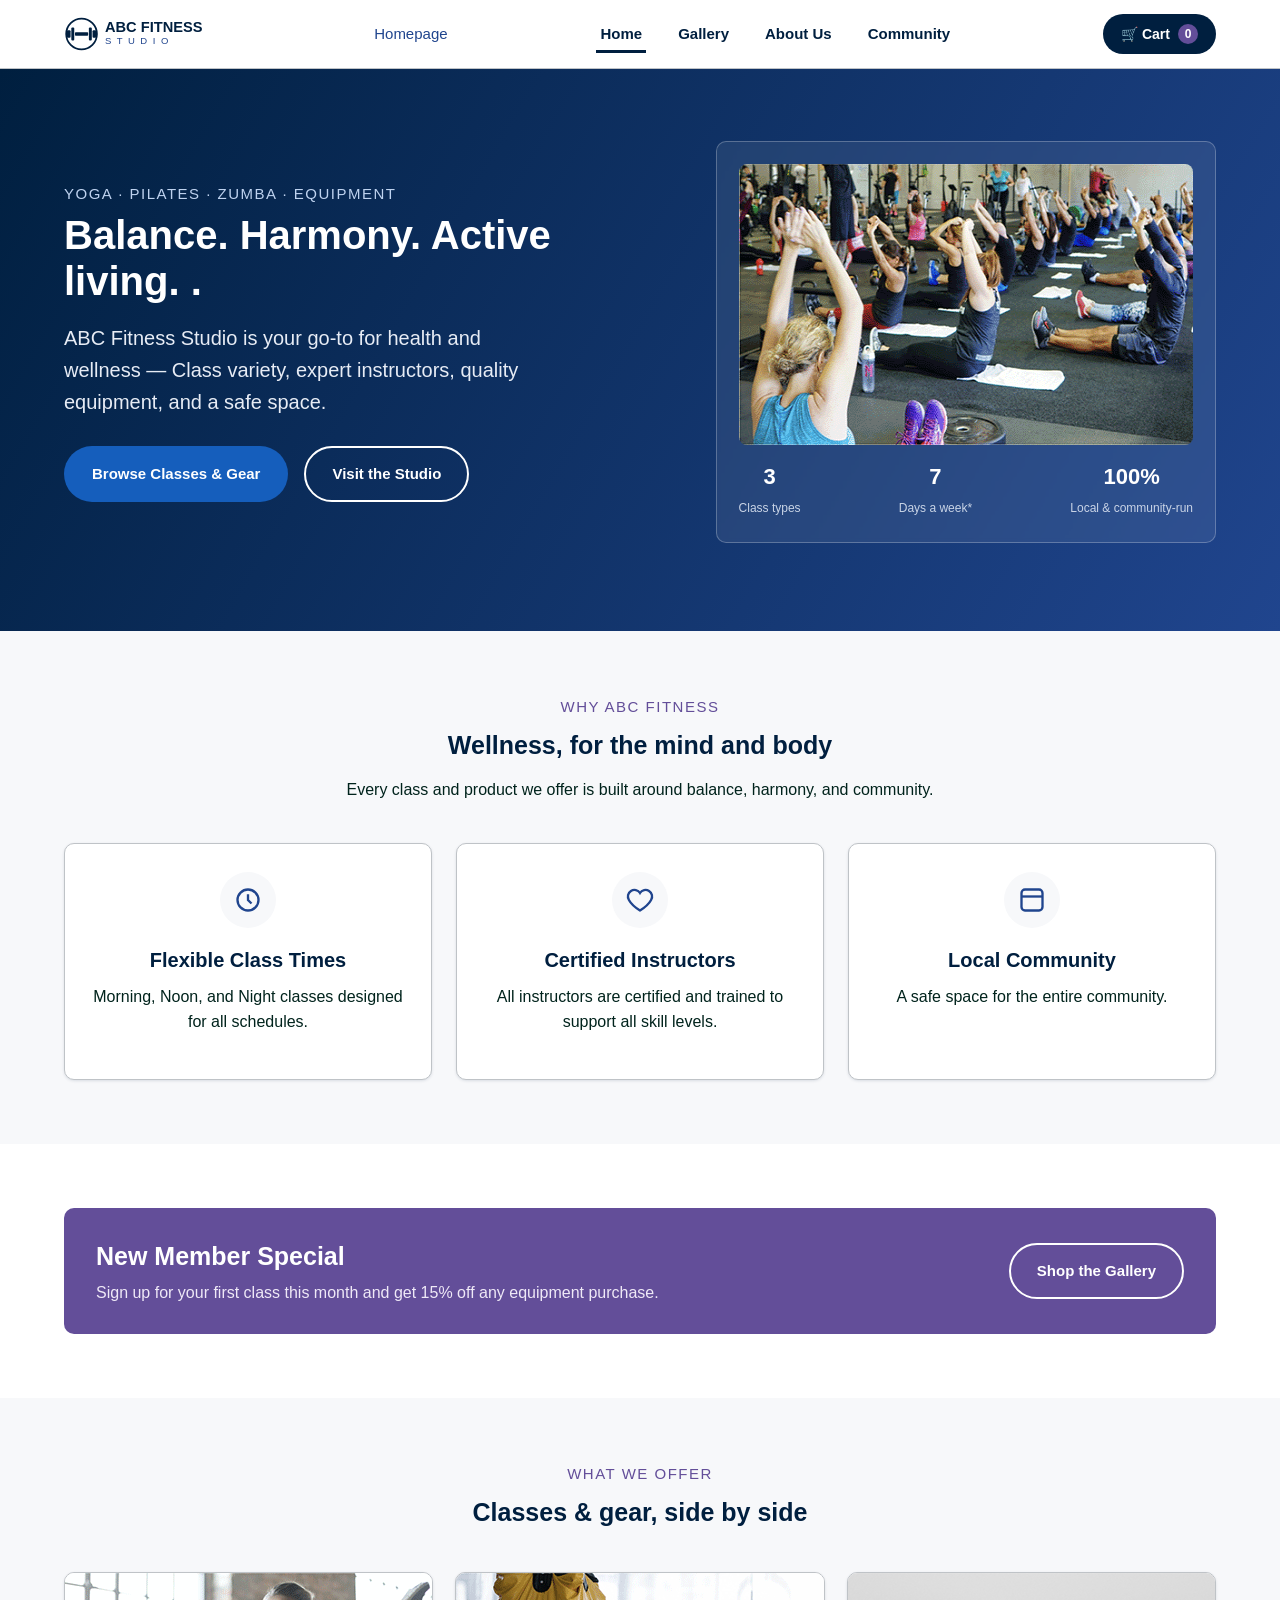
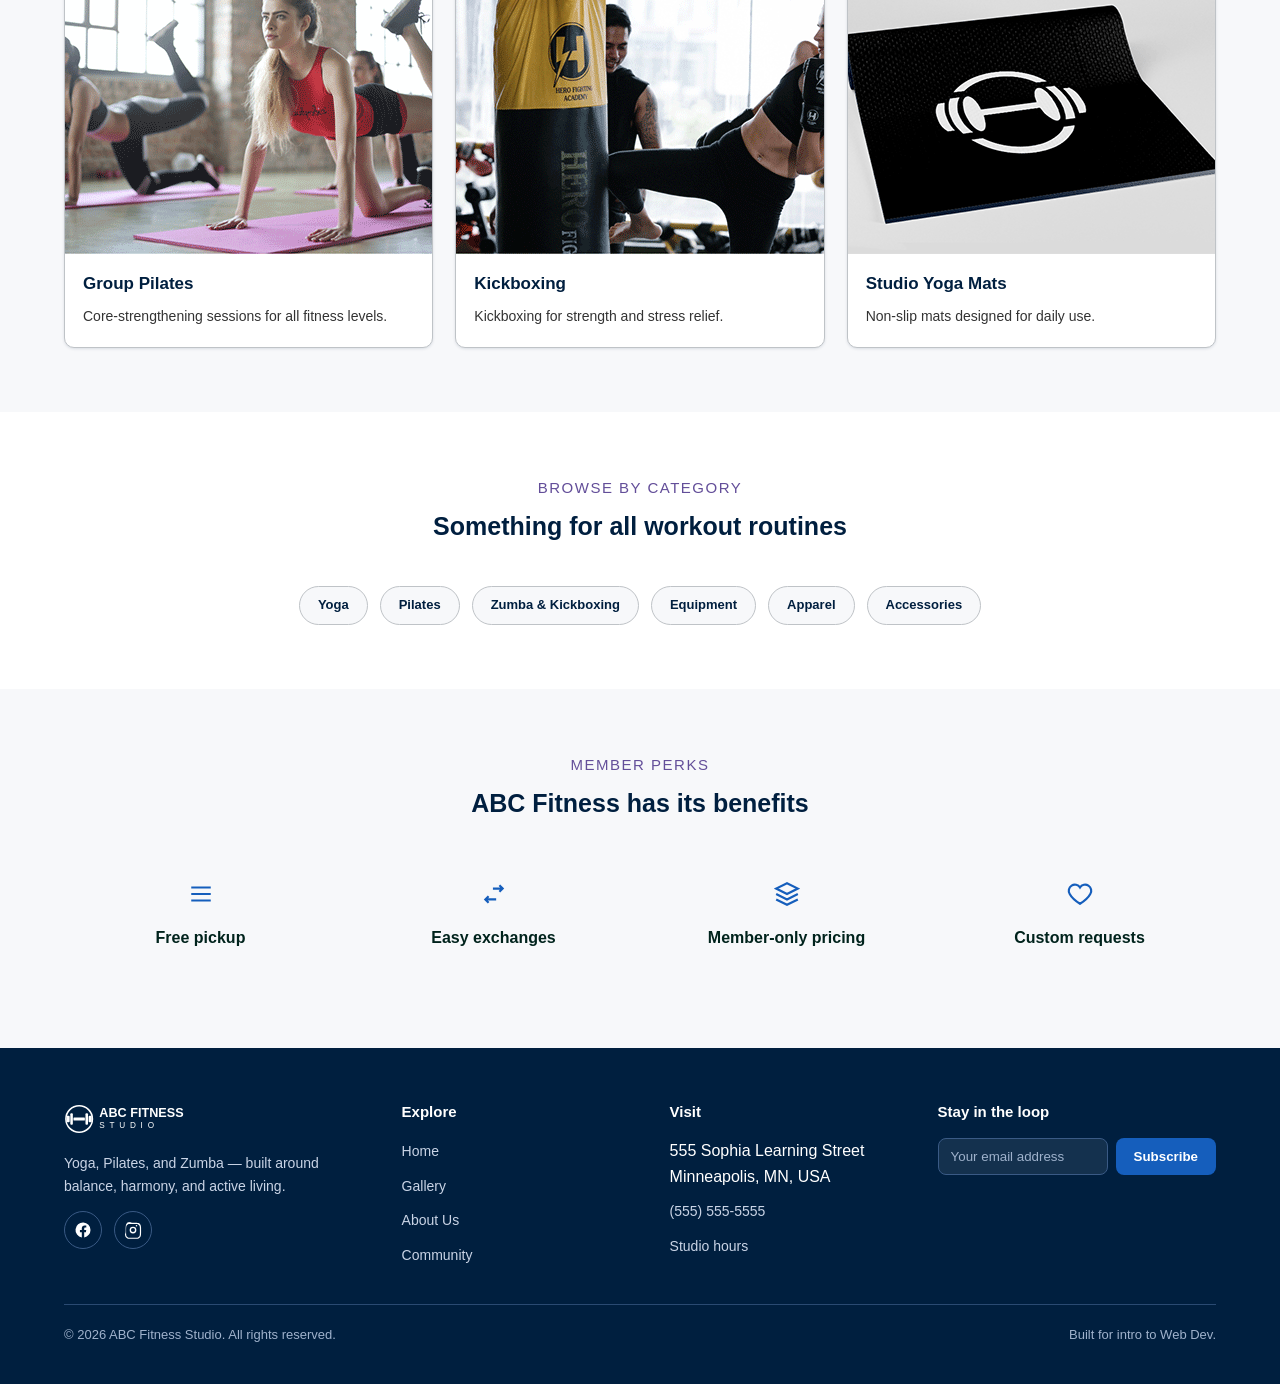
==== index.html @ 94703420 "Move site files to repo root for GitHub Pages" ====
<!DOCTYPE html>
<html lang="en">
<head>
<meta charset="UTF-8">
<meta name="viewport" content="width=device-width, initial-scale=1.0">
<title>ABC Fitness Studio | Local Yoga, Pilates &amp; Zumba Classes</title>
<meta name="description" content="ABC Fitness Studio offers yoga, Pilates, and Zumba classes plus quality fitness equipment in a welcoming local studio focused on balance, harmony, and active living.">
<link rel="stylesheet" href="css/styles.css">
</head>
<body>

<a class="skip-link" href="#main-content">Skip to main content</a>

<!-- ===================== HEADER ===================== -->
<header class="site-header">
  <div class="header-inner">
    <a class="brand" href="index.html" aria-label="ABC Fitness Studio home">
      <img src="images/logo.svg" alt="ABC Fitness Studio logo">
    </a>
    <p class="page-title">Homepage</p>
    <nav class="main-nav" id="mainNav" aria-label="Primary">
      <ul>
        <li><a href="index.html" aria-current="page">Home</a></li>
        <li><a href="gallery.html">Gallery</a></li>
        <li><a href="about.html">About Us</a></li>
        <li><a href="community.html">Community</a></li>
      </ul>
    </nav>
    <div style="display:flex; align-items:center; gap:10px;">
      <button class="header-cart-btn js-open-cart" type="button" aria-label="View shopping cart, 0 items">
        🛒 Cart <span class="cart-count">0</span>
      </button>
      <button class="nav-toggle" id="navToggle" aria-expanded="false" aria-controls="mainNav" aria-label="Toggle navigation menu">
        <span class="nav-toggle-icon"></span>
      </button>
    </div>
  </div>
</header>

<main id="main-content">

  <!-- ===================== HERO ===================== -->
  <section class="hero">
    <div class="container">
      <div>
        <span class="eyebrow" style="color:#BFD3F0;">Yoga · Pilates · Zumba · Equipment</span>
        <h1>Balance. Harmony. Active living. .</h1>
        <p class="lead">ABC Fitness Studio is your go-to for health and wellness — Class variety, expert instructors, quality equipment, and a safe space.</p>
        <div class="hero-actions">
          <a class="btn btn-primary" href="gallery.html">Browse Classes &amp; Gear</a>
          <a class="btn btn-secondary" href="about.html#hours">Visit the Studio</a>
        </div>
      </div>
      <div class="hero-card">
        <img src="images/Client2_GroupYoga.png" alt="Group yoga class in session at ABC Fitness Studio" width="500" height="281">
        <div class="hero-stat-row">
          <div class="hero-stat"><strong>3</strong><span>Class types</span></div>
          <div class="hero-stat"><strong>7</strong><span>Days a week*</span></div>
          <div class="hero-stat"><strong>100%</strong><span>Local &amp; community-run</span></div>
        </div>
      </div>
    </div>
  </section>

  <!-- ===================== CLIENT HIGHLIGHTS ===================== -->
  <section>
    <div class="container">
      <div class="section-head">
        <span class="eyebrow">Why ABC Fitness</span>
        <h2>Wellness, for the mind and body</h2>
        <p>Every class and product we offer is built around balance, harmony, and community.</p>
      </div>
      <div class="highlight-grid">
        <div class="highlight-card">
          <div class="icon" aria-hidden="true">
            <svg width="28" height="28" viewBox="0 0 24 24" fill="none" stroke="currentColor" stroke-width="2"><circle cx="12" cy="12" r="9"/><path d="M12 7v5l3 3"/></svg>
          </div>
          <h3>Flexible Class Times</h3>
          <p>Morning, Noon, and Night classes designed for all schedules.</p>
        </div>
        <div class="highlight-card">
          <div class="icon" aria-hidden="true">
            <svg width="28" height="28" viewBox="0 0 24 24" fill="none" stroke="currentColor" stroke-width="2"><path d="M12 21s-7-4.35-9.5-9A5.5 5.5 0 0 1 12 6a5.5 5.5 0 0 1 9.5 6c-2.5 4.65-9.5 9-9.5 9Z"/></svg>
          </div>
          <h3>Certified Instructors</h3>
          <p>All instructors are certified and trained to support all skill levels.</p>
        </div>
        <div class="highlight-card">
          <div class="icon" aria-hidden="true">
            <svg width="28" height="28" viewBox="0 0 24 24" fill="none" stroke="currentColor" stroke-width="2"><rect x="3" y="3" width="18" height="18" rx="3"/><path d="M3 9h18"/></svg>
          </div>
          <h3>Local Community</h3>
          <p>A safe space for the entire community.</p>
        </div>
      </div>
    </div>
  </section>

  <!-- ===================== SHOPPING PROMO ===================== -->
  <section class="section-alt">
    <div class="container">
      <div class="promo-banner">
        <div>
          <h2>New Member Special</h2>
          <p>Sign up for your first class this month and get 15% off any equipment purchase.</p>
        </div>
        <a class="btn btn-secondary" style="border-color:#fff;" href="gallery.html">Shop the Gallery</a>
      </div>
    </div>
  </section>

  <!-- ===================== PRODUCT / ITEM IMAGES ===================== -->
  <section>
    <div class="container">
      <div class="section-head">
        <span class="eyebrow">What we offer</span>
        <h2>Classes &amp; gear, side by side</h2>
      </div>
      <div class="product-grid">
        <article class="product-card">
          <img src="images/Client2_GroupPilates.png" alt="Group Pilates class at ABC Fitness Studio" width="500" height="281">
          <div class="product-body">
            <h3>Group Pilates</h3>
            <p>Core-strengthening sessions for all fitness levels.</p>
          </div>
        </article>
        <article class="product-card">
          <img src="images/Client2_IndividualKickboxing.png" alt="Individual practicing kickboxing at ABC Fitness Studio" width="500" height="281">
          <div class="product-body">
            <h3>Kickboxing</h3>
            <p>Kickboxing for strength and stress relief.</p>
          </div>
        </article>
        <article class="product-card">
          <img src="images/Client2_YogaMat.png" alt="ABC Fitness Studio branded yoga mat" width="500" height="281">
          <div class="product-body">
            <h3>Studio Yoga Mats</h3>
            <p>Non-slip mats designed for daily use.</p>
          </div>
        </article>
      </div>
    </div>
  </section>

  <!-- ===================== CATEGORIES ===================== -->
  <section class="section-alt">
    <div class="container">
      <div class="section-head">
        <span class="eyebrow">Browse by category</span>
        <h2>Something for all workout routines</h2>
      </div>
      <div class="category-pill-row">
        <span class="category-pill">Yoga</span>
        <span class="category-pill">Pilates</span>
        <span class="category-pill">Zumba &amp; Kickboxing</span>
        <span class="category-pill">Equipment</span>
        <span class="category-pill">Apparel</span>
        <span class="category-pill">Accessories</span>
      </div>
    </div>
  </section>

  <!-- ===================== SHOPPING PERKS ===================== -->
  <section>
    <div class="container">
      <div class="section-head">
        <span class="eyebrow">Member perks</span>
        <h2>ABC Fitness has its benefits</h2>
      </div>
      <div class="perks-row">
        <div class="perk-item">
          <div class="icon" aria-hidden="true">
            <svg width="26" height="26" viewBox="0 0 24 24" fill="none" stroke="currentColor" stroke-width="2"><path d="M3 12h18M3 6h18M3 18h18"/></svg>
          </div>
          <p class="strong-text">Free pickup</p>
        </div>
        <div class="perk-item">
          <div class="icon" aria-hidden="true">
            <svg width="26" height="26" viewBox="0 0 24 24" fill="none" stroke="currentColor" stroke-width="2"><path d="M20 7h-9M14 17H5M17 4l3 3-3 3M7 14l-3 3 3 3"/></svg>
          </div>
          <p class="strong-text">Easy exchanges</p>
        </div>
        <div class="perk-item">
          <div class="icon" aria-hidden="true">
            <svg width="26" height="26" viewBox="0 0 24 24" fill="none" stroke="currentColor" stroke-width="2"><path d="M12 2 2 7l10 5 10-5-10-5Z"/><path d="M2 17l10 5 10-5M2 12l10 5 10-5"/></svg>
          </div>
          <p class="strong-text">Member-only pricing</p>
        </div>
        <div class="perk-item">
          <div class="icon" aria-hidden="true">
            <svg width="26" height="26" viewBox="0 0 24 24" fill="none" stroke="currentColor" stroke-width="2"><path d="M12 21s-7-4.35-9.5-9A5.5 5.5 0 0 1 12 6a5.5 5.5 0 0 1 9.5 6c-2.5 4.65-9.5 9-9.5 9Z"/></svg>
          </div>
          <p class="strong-text">Custom requests</p>
        </div>
      </div>
    </div>
  </section>

</main>

<!-- ===================== FOOTER ===================== -->
<footer class="site-footer">
  <div class="container">
    <div class="footer-grid">
      <div class="footer-about">
        <img src="images/logo.svg" alt="ABC Fitness Studio logo" style="height:38px; filter: brightness(0) invert(1); margin-bottom:14px;">
        <p>Yoga, Pilates, and Zumba — built around balance, harmony, and active living.</p>
        <div class="social-links">
          <a href="https://facebook.com" aria-label="ABC Fitness Studio on Facebook" target="_blank" rel="noopener noreferrer">
            <svg width="18" height="18" viewBox="0 0 24 24" fill="currentColor"><path d="M22 12a10 10 0 1 0-11.6 9.9v-7H7.9V12h2.5V9.8c0-2.5 1.5-3.9 3.8-3.9 1.1 0 2.2.2 2.2.2v2.5h-1.2c-1.2 0-1.6.8-1.6 1.6V12h2.7l-.4 2.9h-2.3v7A10 10 0 0 0 22 12Z"/></svg>
          </a>
          <a href="https://instagram.com" aria-label="ABC Fitness Studio on Instagram" target="_blank" rel="noopener noreferrer">
            <svg width="18" height="18" viewBox="0 0 24 24" fill="currentColor"><path d="M12 2.2c3.2 0 3.6 0 4.8.1 1.2.1 2 .3 2.6.5.7.3 1.2.6 1.7 1.1.5.5.9 1 1.1 1.7.2.6.4 1.4.5 2.6.1 1.2.1 1.6.1 4.8s0 3.6-.1 4.8c-.1 1.2-.3 2-.5 2.6-.3.7-.6 1.2-1.1 1.7-.5.5-1 .9-1.7 1.1-.6.2-1.4.4-2.6.5-1.2.1-1.6.1-4.8.1s-3.6 0-4.8-.1c-1.2-.1-2-.3-2.6-.5-.7-.3-1.2-.6-1.7-1.1-.5-.5-.9-1-1.1-1.7-.2-.6-.4-1.4-.5-2.6C2.2 15.6 2.2 15.2 2.2 12s0-3.6.1-4.8c.1-1.2.3-2 .5-2.6.3-.7.6-1.2 1.1-1.7.5-.5 1-.9 1.7-1.1.6-.2 1.4-.4 2.6-.5C9.4 2.2 9.8 2.2 12 2.2Zm0 1.8c-3.1 0-3.5 0-4.7.1-1 .1-1.6.2-2 .4-.5.2-.8.4-1.2.8-.4.4-.6.7-.8 1.2-.2.4-.3 1-.4 2-.1 1.2-.1 1.6-.1 4.7s0 3.5.1 4.7c.1 1 .2 1.6.4 2 .2.5.4.8.8 1.2.4.4.7.6 1.2.8.4.2 1 .3 2 .4 1.2.1 1.6.1 4.7.1s3.5 0 4.7-.1c1-.1 1.6-.2 2-.4.5-.2.8-.4 1.2-.8.4-.4.6-.7.8-1.2.2-.4.3-1 .4-2 .1-1.2.1-1.6.1-4.7s0-3.5-.1-4.7c-.1-1-.2-1.6-.4-2-.2-.5-.4-.8-.8-1.2-.4-.4-.7-.6-1.2-.8-.4-.2-1-.3-2-.4-1.2-.1-1.6-.1-4.7-.1Zm0 3.5a4.5 4.5 0 1 1 0 9 4.5 4.5 0 0 1 0-9Zm0 1.8a2.7 2.7 0 1 0 0 5.4 2.7 2.7 0 0 0 0-5.4Zm5.7-2.9a1 1 0 1 1-2.1 0 1 1 0 0 1 2.1 0Z"/></svg>
          </a>
        </div>
      </div>
      <div>
        <h4>Explore</h4>
        <ul>
          <li><a href="index.html">Home</a></li>
          <li><a href="gallery.html">Gallery</a></li>
          <li><a href="about.html">About Us</a></li>
          <li><a href="community.html">Community</a></li>
        </ul>
      </div>
      <div>
        <h4>Visit</h4>
        <ul>
          <li>555 Sophia Learning Street<br>Minneapolis, MN, USA</li>
          <li><a href="tel:+15555555555">(555) 555-5555</a></li>
          <li><a href="about.html#hours">Studio hours</a></li>
        </ul>
      </div>
      <div>
        <h4>Stay in the loop</h4>
        <form class="newsletter-form" id="newsletterForm">
          <label for="newsletterEmail" class="visually-hidden">Email address</label>
          <input type="email" id="newsletterEmail" name="newsletterEmail" placeholder="Your email address" required>
          <button type="submit">Subscribe</button>
        </form>
        <p class="newsletter-msg" id="newsletterMsg" role="status" aria-live="polite"></p>
      </div>
    </div>
    <div class="footer-bottom">
      <p>&copy; 2026 ABC Fitness Studio. All rights reserved.</p>
      <p>Built for intro to Web Dev.</p>
    </div>
  </div>
</footer>

<!-- ===================== CART MODAL ===================== -->
<div class="modal-overlay" id="cartModal" hidden role="dialog" aria-modal="true" aria-labelledby="cartModalTitle">
  <div class="modal-box">
    <div class="modal-header">
      <h2 id="cartModalTitle" style="margin:0;">Your Cart</h2>
      <button class="modal-close" id="cartModalClose" aria-label="Close cart">&times;</button>
    </div>
    <p class="cart-empty-msg" id="cartEmptyMsg">Your cart is empty. Visit the Gallery to add items.</p>
    <ul id="cartItemsList"></ul>
    <div class="cart-total-row"><span>Total</span><span id="cartTotalAmount">$0.00</span></div>
    <div class="modal-actions">
      <button class="btn btn-outline-dark" id="clearCartBtn" type="button">Clear Cart</button>
      <button class="btn btn-primary" id="processOrderBtn" type="button">Process Order</button>
    </div>
  </div>
</div>

<!-- ===================== ALERT DIALOG (native <dialog>) ===================== -->
<dialog id="alertDialog" style="border:none; border-radius:10px; padding:0; max-width:360px; width:90%;">
  <div style="padding:24px;">
    <p id="alertDialogMsg" style="margin:0 0 16px; font-weight:700; color:#001F3F;"></p>
    <button id="alertDialogClose" class="btn btn-primary btn-sm" type="button">OK</button>
  </div>
</dialog>

<script src="js/main.js"></script>
</body>
</html>
---- css/styles.css ----
/* =====================================================================
   ABC Fitness Studio — Main Stylesheet
   Palette:  Color Palette 2  (Nourish Navy / Bootcamp Blue / Pilates Purple
             / Box Jump Blue / Wellness Gray)
   Font color: Detritus Green (#00231C) — near-black, high contrast on light backgrounds
   Typography: Typography Option 2 (Arial Bold / Calibri / Comfortaa)
   ===================================================================== */

:root{
  /* ---- Color Palette 2 ---- */
  --nourish-navy:   #001F3F;
  --bootcamp-blue:  #20458E;
  --pilates-purple: #634E99;
  --boxjump-blue:   #155EBC;
  --wellness-gray:  #D3D3D3;

  /* ---- Font color ---- */
  --font-color:     #00231C; /* Detritus Green */
  --font-on-dark:   #FFFFFF;

  /* ---- Neutrals ---- */
  --white:          #FFFFFF;
  --off-white:      #F7F8FA;
  --border-gray:    #BFC3C7;

  /* ---- Typography Option 2 ---- */
  --font-display:   Arial, Helvetica, sans-serif;     /* Title Large / Title — Arial Bold */
  --font-subtitle:  'Comfortaa', Arial, sans-serif;   /* Subtitle — Comfortaa Normal */
  --font-body:      Calibri, 'Segoe UI', Arial, sans-serif; /* Body / Body Large / Body Strong */
  --font-caption:   Arial, Helvetica, sans-serif;      /* Captions — Arial Bold */

  --size-title-large: 30px;
  --size-title:       25px;
  --size-subtitle:    15px;
  --size-body-large:  20px;
  --size-body-strong: 16px;
  --size-body:        16px;
  --size-caption:     11px;

  --radius: 10px;
  --shadow-sm: 0 1px 3px rgba(0,31,63,0.12);
  --shadow-md: 0 4px 14px rgba(0,31,63,0.16);
  --max-width: 1200px;
  --focus-ring: 3px solid var(--boxjump-blue);
}

@import url('https://fonts.googleapis.com/css2?family=Comfortaa:wght@400;700&display=swap');

*{ box-sizing: border-box; }
html{ scroll-behavior: smooth; }

body{
  margin: 0;
  font-family: var(--font-body);
  font-size: var(--size-body);
  line-height: 1.6;
  color: var(--font-color);
  background: var(--off-white);
}

img{ max-width: 100%; display: block; }

a{ color: var(--bootcamp-blue); text-decoration: none; }
a:hover{ text-decoration: underline; }

/* Visible keyboard focus everywhere — accessibility requirement */
a:focus-visible,
button:focus-visible,
input:focus-visible,
textarea:focus-visible,
select:focus-visible,
[tabindex]:focus-visible{
  outline: var(--focus-ring);
  outline-offset: 2px;
}

/* Skip-to-content link for keyboard/screen reader users */
.skip-link{
  position: absolute;
  left: -999px;
  top: 0;
  background: var(--nourish-navy);
  color: var(--white);
  padding: 10px 16px;
  z-index: 1000;
  border-radius: 0 0 8px 0;
}
.skip-link:focus{ left: 0; }

.visually-hidden{
  position: absolute !important;
  width: 1px; height: 1px;
  overflow: hidden;
  clip: rect(0,0,0,0);
  white-space: nowrap;
}

h1,h2,h3,h4{
  font-family: var(--font-display);
  font-weight: 700;
  color: var(--nourish-navy);
  margin: 0 0 .5em 0;
}
h1{ font-size: var(--size-title-large); }
h2{ font-size: var(--size-title); }
h3{ font-size: var(--size-body-large); font-family: var(--font-body); font-weight: 700; }

.eyebrow{
  font-family: var(--font-subtitle);
  font-size: var(--size-subtitle);
  color: var(--pilates-purple);
  text-transform: uppercase;
  letter-spacing: 1.5px;
  display: block;
  margin-bottom: 6px;
}

p{ margin: 0 0 1em 0; }
.lead{ font-size: var(--size-body-large); }
.strong-text{ font-weight: 700; font-size: var(--size-body-strong); }
small, .caption{ font-family: var(--font-caption); font-size: var(--size-caption); color: #4b5258; }

.container{
  max-width: var(--max-width);
  margin: 0 auto;
  padding: 0 24px;
}

/* ===================== HEADER ===================== */
.site-header{
  background: var(--white);
  border-bottom: 1px solid var(--border-gray);
  position: sticky;
  top: 0;
  z-index: 500;
}
.header-inner{
  display: flex;
  align-items: center;
  justify-content: space-between;
  max-width: var(--max-width);
  margin: 0 auto;
  padding: 12px 24px;
  gap: 16px;
}
.brand{ display: flex; align-items: center; gap: 10px; }
.brand img{ height: 44px; width: auto; }
.page-title{
  font-family: var(--font-subtitle);
  font-size: var(--size-subtitle);
  color: var(--bootcamp-blue);
  margin: 0;
  white-space: nowrap;
}

.main-nav{ display: flex; }
.main-nav ul{
  display: flex;
  gap: 28px;
  margin: 0;
  padding: 0;
  list-style: none;
}
.main-nav a{
  color: var(--nourish-navy);
  font-family: var(--font-display);
  font-weight: 700;
  font-size: 15px;
  padding: 8px 4px;
  border-bottom: 3px solid transparent;
}
.main-nav a:hover,
.main-nav a:focus-visible{
  text-decoration: none;
  border-bottom-color: var(--boxjump-blue);
}
.main-nav a[aria-current="page"]{
  border-bottom-color: var(--nourish-navy);
}

.nav-toggle{
  display: none;
  background: none;
  border: 2px solid var(--nourish-navy);
  border-radius: 8px;
  padding: 8px 10px;
  cursor: pointer;
}
.nav-toggle span,
.nav-toggle::before,
.nav-toggle::after{ content:''; }
.nav-toggle-icon{
  display: block;
  width: 22px;
  height: 2px;
  background: var(--nourish-navy);
  position: relative;
}
.nav-toggle-icon::before,
.nav-toggle-icon::after{
  content: '';
  position: absolute;
  left: 0;
  width: 22px;
  height: 2px;
  background: var(--nourish-navy);
}
.nav-toggle-icon::before{ top: -7px; }
.nav-toggle-icon::after{ top: 7px; }

.header-cart-btn{
  background: var(--nourish-navy);
  color: var(--white);
  border: none;
  border-radius: 999px;
  padding: 10px 18px;
  font-family: var(--font-display);
  font-weight: 700;
  font-size: 14px;
  cursor: pointer;
  display: inline-flex;
  align-items: center;
  gap: 8px;
  white-space: nowrap;
}
.header-cart-btn:hover{ background: var(--bootcamp-blue); }
.cart-count{
  background: var(--pilates-purple);
  color: var(--white);
  border-radius: 999px;
  font-size: 12px;
  min-width: 20px;
  height: 20px;
  display: inline-flex;
  align-items: center;
  justify-content: center;
  padding: 0 5px;
}

/* ===================== HERO ===================== */
.hero{
  background: linear-gradient(120deg, var(--nourish-navy) 0%, var(--bootcamp-blue) 100%);
  color: var(--white);
  padding: 72px 0 88px;
}
.hero .container{
  display: grid;
  grid-template-columns: 1.1fr .9fr;
  gap: 40px;
  align-items: center;
}
.hero h1{
  color: var(--white);
  font-size: 40px;
  line-height: 1.15;
  margin-bottom: 18px;
}
.hero p.lead{ color: #E7ECF5; max-width: 480px; }
.hero-actions{ display: flex; gap: 16px; margin-top: 28px; flex-wrap: wrap; }

.btn{
  display: inline-block;
  font-family: var(--font-display);
  font-weight: 700;
  font-size: 15px;
  padding: 14px 26px;
  border-radius: 999px;
  border: 2px solid transparent;
  cursor: pointer;
  text-align: center;
}
.btn-primary{ background: var(--boxjump-blue); color: var(--white); }
.btn-primary:hover{ background: var(--pilates-purple); text-decoration: none; }
.btn-secondary{ background: transparent; color: var(--white); border-color: var(--white); }
.btn-secondary:hover{ background: var(--white); color: var(--nourish-navy); text-decoration: none; }
.btn-outline-dark{ background: transparent; color: var(--nourish-navy); border-color: var(--nourish-navy); }
.btn-outline-dark:hover{ background: var(--nourish-navy); color: var(--white); text-decoration:none; }
.btn-sm{ padding: 9px 16px; font-size: 13px; }
.btn:disabled{ opacity: .55; cursor: not-allowed; }

.hero-card{
  background: rgba(255,255,255,0.08);
  border: 1px solid rgba(255,255,255,0.25);
  border-radius: var(--radius);
  padding: 22px;
  backdrop-filter: blur(2px);
}
.hero-card img{ border-radius: 8px; margin-bottom: 14px; }
.hero-stat-row{ display: flex; justify-content: space-between; gap: 12px; margin-top: 10px; }
.hero-stat{ text-align: center; }
.hero-stat strong{ display: block; font-size: 22px; font-family: var(--font-display); }
.hero-stat span{ font-size: 12px; color: #C9D4E6; }

/* ===================== SECTIONS ===================== */
section{ padding: 64px 0; }
.section-alt{ background: var(--white); }
.section-head{ max-width: 640px; margin: 0 auto 40px; text-align: center; }
.section-head.left{ margin: 0 0 36px; text-align: left; }

/* Client highlights / perks grid */
.highlight-grid{
  display: grid;
  grid-template-columns: repeat(3, 1fr);
  gap: 24px;
}
.highlight-card{
  background: var(--white);
  border: 1px solid var(--border-gray);
  border-radius: var(--radius);
  padding: 28px 24px;
  text-align: center;
  box-shadow: var(--shadow-sm);
}
.highlight-card .icon{
  width: 56px; height: 56px;
  margin: 0 auto 16px;
  background: var(--off-white);
  border-radius: 50%;
  display: flex; align-items: center; justify-content: center;
  color: var(--bootcamp-blue);
}
.highlight-card h3{ margin-bottom: 8px; }

/* Promo banner */
.promo-banner{
  background: var(--pilates-purple);
  color: var(--white);
  border-radius: var(--radius);
  padding: 28px 32px;
  display: flex;
  align-items: center;
  justify-content: space-between;
  gap: 20px;
  flex-wrap: wrap;
}
.promo-banner h2{ color: var(--white); margin-bottom: 4px; }
.promo-banner p{ margin: 0; color: #EFE9F7; }

/* Product / category grid */
.product-grid{
  display: grid;
  grid-template-columns: repeat(3, 1fr);
  gap: 22px;
}
.product-card{
  background: var(--white);
  border: 1px solid var(--border-gray);
  border-radius: var(--radius);
  overflow: hidden;
  box-shadow: var(--shadow-sm);
  display: flex;
  flex-direction: column;
}
.product-card img{ aspect-ratio: 16/9; object-fit: cover; width: 100%; }
.product-card .product-body{ padding: 16px 18px 20px; display: flex; flex-direction: column; gap: 8px; flex: 1; }
.product-card h3{ margin: 0; font-size: 17px; }
.product-card p{ font-size: 14px; color: #333; margin: 0; flex: 1; }

.category-pill-row{ display:flex; gap:12px; flex-wrap:wrap; justify-content:center; margin-top: 8px; }
.category-pill{
  background: var(--off-white);
  border: 1px solid var(--border-gray);
  border-radius: 999px;
  padding: 8px 18px;
  font-family: var(--font-display);
  font-weight: 700;
  font-size: 13px;
  color: var(--nourish-navy);
}

/* Perks list */
.perks-row{ display: grid; grid-template-columns: repeat(4, 1fr); gap: 20px; }
.perk-item{ text-align: center; padding: 18px 12px; }
.perk-item .icon{ color: var(--boxjump-blue); margin-bottom: 10px; }

/* ===================== GALLERY PAGE ===================== */
.gallery-toolbar{
  display: flex;
  justify-content: space-between;
  align-items: center;
  flex-wrap: wrap;
  gap: 16px;
  margin-bottom: 28px;
}
.view-cart-btn{
  background: var(--nourish-navy);
  color: var(--white);
  border: none;
  border-radius: 999px;
  padding: 12px 22px;
  font-family: var(--font-display);
  font-weight: 700;
  font-size: 14px;
  cursor: pointer;
  display: inline-flex;
  align-items: center;
  gap: 8px;
}
.view-cart-btn:hover{ background: var(--bootcamp-blue); }

.gallery-grid{
  display: grid;
  grid-template-columns: repeat(3, 1fr);
  grid-template-rows: repeat(3, auto);
  gap: 24px;
}
.gallery-card{
  background: var(--white);
  border: 1px solid var(--border-gray);
  border-radius: var(--radius);
  overflow: hidden;
  box-shadow: var(--shadow-sm);
  display: flex;
  flex-direction: column;
}
.gallery-card img{ width: 100%; aspect-ratio: 16/9; object-fit: cover; }
.gallery-card .gallery-body{ padding: 16px 18px; display: flex; flex-direction: column; gap: 10px; flex: 1; }
.gallery-card h3{ margin: 0; font-size: 16px; }
.gallery-card .price{ font-family: var(--font-display); font-weight: 700; color: var(--bootcamp-blue); font-size: 15px; }
.gallery-card p{ font-size: 13.5px; color: #333; margin: 0; flex: 1; }
.add-to-cart-btn{
  margin-top: auto;
  background: var(--boxjump-blue);
  color: var(--white);
  border: none;
  border-radius: 8px;
  padding: 10px 14px;
  font-family: var(--font-display);
  font-weight: 700;
  font-size: 14px;
  cursor: pointer;
}
.add-to-cart-btn:hover{ background: var(--pilates-purple); }

/* Catalog table */
.catalog-table-wrap{ overflow-x: auto; margin-top: 48px; }
table.catalog-table{
  width: 100%;
  border-collapse: collapse;
  background: var(--white);
  border: 1px solid var(--border-gray);
  border-radius: var(--radius);
  min-width: 640px;
}
table.catalog-table caption{
  text-align: left;
  font-family: var(--font-display);
  font-weight: 700;
  color: var(--nourish-navy);
  font-size: 18px;
  padding: 4px 0 14px;
}
table.catalog-table th,
table.catalog-table td{
  text-align: left;
  padding: 12px 16px;
  border-bottom: 1px solid var(--border-gray);
  font-size: 14.5px;
}
table.catalog-table thead th{
  background: var(--nourish-navy);
  color: var(--white);
  font-family: var(--font-display);
  position: sticky;
  top: 0;
}
table.catalog-table tbody tr:nth-child(even){ background: var(--off-white); }
table.catalog-table tbody tr:hover{ background: #EAF1FB; }

/* ===================== MODAL (Cart) ===================== */
.modal-overlay{
  position: fixed;
  inset: 0;
  background: rgba(0,31,63,0.55);
  display: flex;
  align-items: center;
  justify-content: center;
  padding: 20px;
  z-index: 900;
}
.modal-overlay[hidden]{ display: none; }
.modal-box{
  background: var(--white);
  border-radius: var(--radius);
  max-width: 520px;
  width: 100%;
  max-height: 85vh;
  overflow-y: auto;
  padding: 28px;
  box-shadow: var(--shadow-md);
}
.modal-header{ display: flex; justify-content: space-between; align-items: center; margin-bottom: 18px; }
.modal-close{
  background: none;
  border: none;
  font-size: 22px;
  line-height: 1;
  cursor: pointer;
  color: var(--nourish-navy);
  padding: 4px 8px;
  border-radius: 6px;
}
.modal-close:hover{ background: var(--off-white); }

#cartItemsList{ list-style: none; margin: 0 0 18px; padding: 0; display: flex; flex-direction: column; gap: 10px; }
.cart-line-item{
  display: flex;
  justify-content: space-between;
  align-items: center;
  border: 1px solid var(--border-gray);
  border-radius: 8px;
  padding: 10px 14px;
}
.cart-line-item .cli-name{ font-weight: 700; font-size: 14px; }
.cart-line-item .cli-price{ color: var(--bootcamp-blue); font-size: 14px; }
.cart-empty-msg{ color: #555; font-style: italic; }
.cart-total-row{
  display: flex;
  justify-content: space-between;
  font-family: var(--font-display);
  font-weight: 700;
  font-size: 16px;
  border-top: 2px solid var(--nourish-navy);
  padding-top: 12px;
  margin-bottom: 18px;
}
.modal-actions{ display: flex; gap: 12px; flex-wrap: wrap; }
.modal-actions .btn{ flex: 1; }

/* ===================== ABOUT US PAGE ===================== */
.about-grid{
  display: grid;
  grid-template-columns: 1fr 1fr;
  gap: 48px;
  align-items: start;
}
.hours-table{ width: 100%; border-collapse: collapse; margin-top: 14px; }
.hours-table th, .hours-table td{
  text-align: left;
  padding: 8px 10px;
  border-bottom: 1px solid var(--border-gray);
  font-size: 14.5px;
}
.hours-table th{ font-family: var(--font-display); color: var(--nourish-navy); width: 60%; }
.hours-table td.closed{ color: var(--bootcamp-blue); font-weight: 700; }

.value-list{ list-style: none; margin: 18px 0; padding: 0; display: grid; gap: 10px; }
.value-list li{
  padding-left: 30px;
  position: relative;
  font-size: 14.5px;
}
.value-list li::before{
  content: '✓';
  position: absolute;
  left: 0;
  top: 0;
  color: var(--white);
  background: var(--boxjump-blue);
  width: 20px; height: 20px;
  border-radius: 50%;
  font-size: 12px;
  display: flex; align-items: center; justify-content: center;
}

/* Form */
.form-card{
  background: var(--white);
  border: 1px solid var(--border-gray);
  border-radius: var(--radius);
  padding: 28px;
  box-shadow: var(--shadow-sm);
}
.form-row{ margin-bottom: 18px; }
.form-row label{
  display: block;
  font-family: var(--font-display);
  font-weight: 700;
  font-size: 14px;
  margin-bottom: 6px;
  color: var(--nourish-navy);
}
.required-mark{ color: var(--pilates-purple); }
.form-row input,
.form-row select,
.form-row textarea{
  width: 100%;
  padding: 11px 13px;
  border: 1.5px solid var(--border-gray);
  border-radius: 8px;
  font-family: var(--font-body);
  font-size: 15px;
  color: var(--font-color);
  background: var(--white);
}
.form-row input:focus,
.form-row select:focus,
.form-row textarea:focus{
  outline: var(--focus-ring);
  outline-offset: 1px;
  border-color: var(--boxjump-blue);
}
.form-row textarea{ min-height: 110px; resize: vertical; }
.form-hint{ font-size: 12.5px; color: #555; margin-top: 5px; }
.form-error{
  font-size: 13px;
  color: #B00020;
  margin-top: 5px;
  display: none;
  font-weight: 700;
}
.form-row.invalid input,
.form-row.invalid select,
.form-row.invalid textarea{ border-color: #B00020; }
.form-row.invalid .form-error{ display: block; }
.form-success{
  background: #E6F4EA;
  border: 1px solid #2E7D4F;
  color: #1B5E33;
  padding: 14px 18px;
  border-radius: 8px;
  margin-bottom: 18px;
  font-weight: 700;
  display: none;
}
.form-success.visible{ display: block; }
fieldset{ border: 1px solid var(--border-gray); border-radius: 8px; padding: 14px 16px; margin: 0 0 18px; }
fieldset legend{ font-family: var(--font-display); font-weight: 700; color: var(--nourish-navy); padding: 0 6px; }
.radio-row{ display: flex; gap: 18px; flex-wrap: wrap; margin-top: 6px; }
.radio-row label{ font-family: var(--font-body); font-weight: 400; display: flex; align-items: center; gap: 6px; color: var(--font-color); }
.char-count{ font-size: 12px; color: #666; text-align: right; display: block; margin-top: 4px; }

/* ===================== CUSTOM PAGE (testimonials/community) ===================== */
.testimonial-grid{ display: grid; grid-template-columns: repeat(3, 1fr); gap: 22px; }
.testimonial-card{
  background: var(--white);
  border-left: 5px solid var(--boxjump-blue);
  border-radius: 0 var(--radius) var(--radius) 0;
  padding: 22px 24px;
  box-shadow: var(--shadow-sm);
}
.testimonial-card p{ font-style: italic; margin-bottom: 14px; }
.testimonial-name{ font-family: var(--font-display); font-weight: 700; color: var(--nourish-navy); font-size: 14px; }
.testimonial-stars{ color: var(--pilates-purple); letter-spacing: 2px; margin-bottom: 8px; }

.event-list{ display: grid; gap: 16px; }
.event-card{
  display: grid;
  grid-template-columns: 90px 1fr;
  gap: 18px;
  background: var(--white);
  border: 1px solid var(--border-gray);
  border-radius: var(--radius);
  padding: 18px;
  align-items: center;
}
.event-date{
  background: var(--nourish-navy);
  color: var(--white);
  border-radius: 8px;
  text-align: center;
  padding: 10px 6px;
  font-family: var(--font-display);
}
.event-date .day{ font-size: 22px; font-weight: 700; display: block; }
.event-date .month{ font-size: 12px; letter-spacing: 1px; text-transform: uppercase; }

.community-grid{ display: grid; grid-template-columns: repeat(3,1fr); gap: 20px; margin-top: 10px; }
.community-card{ text-align: center; }
.community-card img{ border-radius: var(--radius); margin-bottom: 12px; aspect-ratio: 4/3; object-fit: cover; }

/* ===================== FOOTER ===================== */
.site-footer{
  background: var(--nourish-navy);
  color: var(--white);
  padding: 52px 0 26px;
}
.footer-grid{
  display: grid;
  grid-template-columns: 1.3fr 1fr 1fr 1.2fr;
  gap: 36px;
  margin-bottom: 36px;
}
.footer-grid h4{ color: var(--white); font-size: 15px; margin-bottom: 14px; }
.footer-grid ul{ list-style: none; margin: 0; padding: 0; display: grid; gap: 9px; }
.footer-grid a{ color: #C9D4E6; font-size: 14px; }
.footer-grid a:hover{ color: var(--white); }
.footer-about p{ color: #C9D4E6; font-size: 14px; max-width: 280px; }

.newsletter-form{ display: flex; gap: 8px; margin-top: 12px; flex-wrap: wrap; }
.newsletter-form input[type="email"]{
  flex: 1;
  min-width: 160px;
  padding: 10px 12px;
  border-radius: 8px;
  border: 1px solid #3A5A85;
  background: rgba(255,255,255,0.08);
  color: var(--white);
  font-family: var(--font-body);
}
.newsletter-form input[type="email"]::placeholder{ color: #9FB2CC; }
.newsletter-form button{
  background: var(--boxjump-blue);
  color: var(--white);
  border: none;
  border-radius: 8px;
  padding: 10px 18px;
  font-family: var(--font-display);
  font-weight: 700;
  cursor: pointer;
  white-space: nowrap;
}
.newsletter-form button:hover{ background: var(--pilates-purple); }
.newsletter-msg{ font-size: 13px; margin-top: 8px; color: #9BE3B5; min-height: 1em; }

.social-links{ display: flex; gap: 12px; margin-top: 14px; }
.social-links a{
  width: 38px; height: 38px;
  border-radius: 50%;
  border: 1px solid #3A5A85;
  display: flex; align-items: center; justify-content: center;
  color: var(--white);
}
.social-links a:hover{ background: var(--boxjump-blue); border-color: var(--boxjump-blue); }

.footer-bottom{
  border-top: 1px solid #2A4A72;
  padding-top: 20px;
  font-size: 13px;
  color: #9FB2CC;
  display: flex;
  justify-content: space-between;
  flex-wrap: wrap;
  gap: 10px;
}

/* ===================== RESPONSIVE / RWD ===================== */
@media (max-width: 980px){
  .hero .container{ grid-template-columns: 1fr; }
  .about-grid{ grid-template-columns: 1fr; }
  .footer-grid{ grid-template-columns: 1fr 1fr; }
  .highlight-grid{ grid-template-columns: repeat(2,1fr); }
  .product-grid{ grid-template-columns: repeat(2,1fr); }
  .gallery-grid{ grid-template-columns: repeat(2,1fr); }
  .testimonial-grid{ grid-template-columns: repeat(2,1fr); }
  .community-grid{ grid-template-columns: repeat(2,1fr); }
  .perks-row{ grid-template-columns: repeat(2,1fr); }
}

@media (max-width: 760px){
  .header-inner{ flex-wrap: wrap; }
  .main-nav{
    display: none;
    width: 100%;
    order: 3;
  }
  .main-nav.open{ display: block; }
  .main-nav ul{ flex-direction: column; gap: 4px; padding: 12px 0; }
  .main-nav a{ display: block; padding: 12px 6px; border-bottom: 1px solid var(--border-gray); }
  .nav-toggle{ display: inline-flex; align-items: center; justify-content: center; }
  .page-title{ display: none; }

  .hero{ padding: 44px 0 56px; }
  .hero h1{ font-size: 28px; }
  .hero-stat-row{ flex-wrap: wrap; gap: 16px 24px; }

  .highlight-grid{ grid-template-columns: 1fr; }
  .product-grid{ grid-template-columns: 1fr; }
  .gallery-grid{ grid-template-columns: 1fr; }
  .testimonial-grid{ grid-template-columns: 1fr; }
  .community-grid{ grid-template-columns: 1fr; }
  .perks-row{ grid-template-columns: 1fr 1fr; }
  .footer-grid{ grid-template-columns: 1fr; gap: 28px; }
  .footer-bottom{ flex-direction: column; }
  .event-card{ grid-template-columns: 70px 1fr; }
  section{ padding: 44px 0; }
}

/* Respect reduced motion preference — accessibility */
@media (prefers-reduced-motion: reduce){
  html{ scroll-behavior: auto; }
  *{ animation-duration: .001ms !important; transition-duration: .001ms !important; }
}
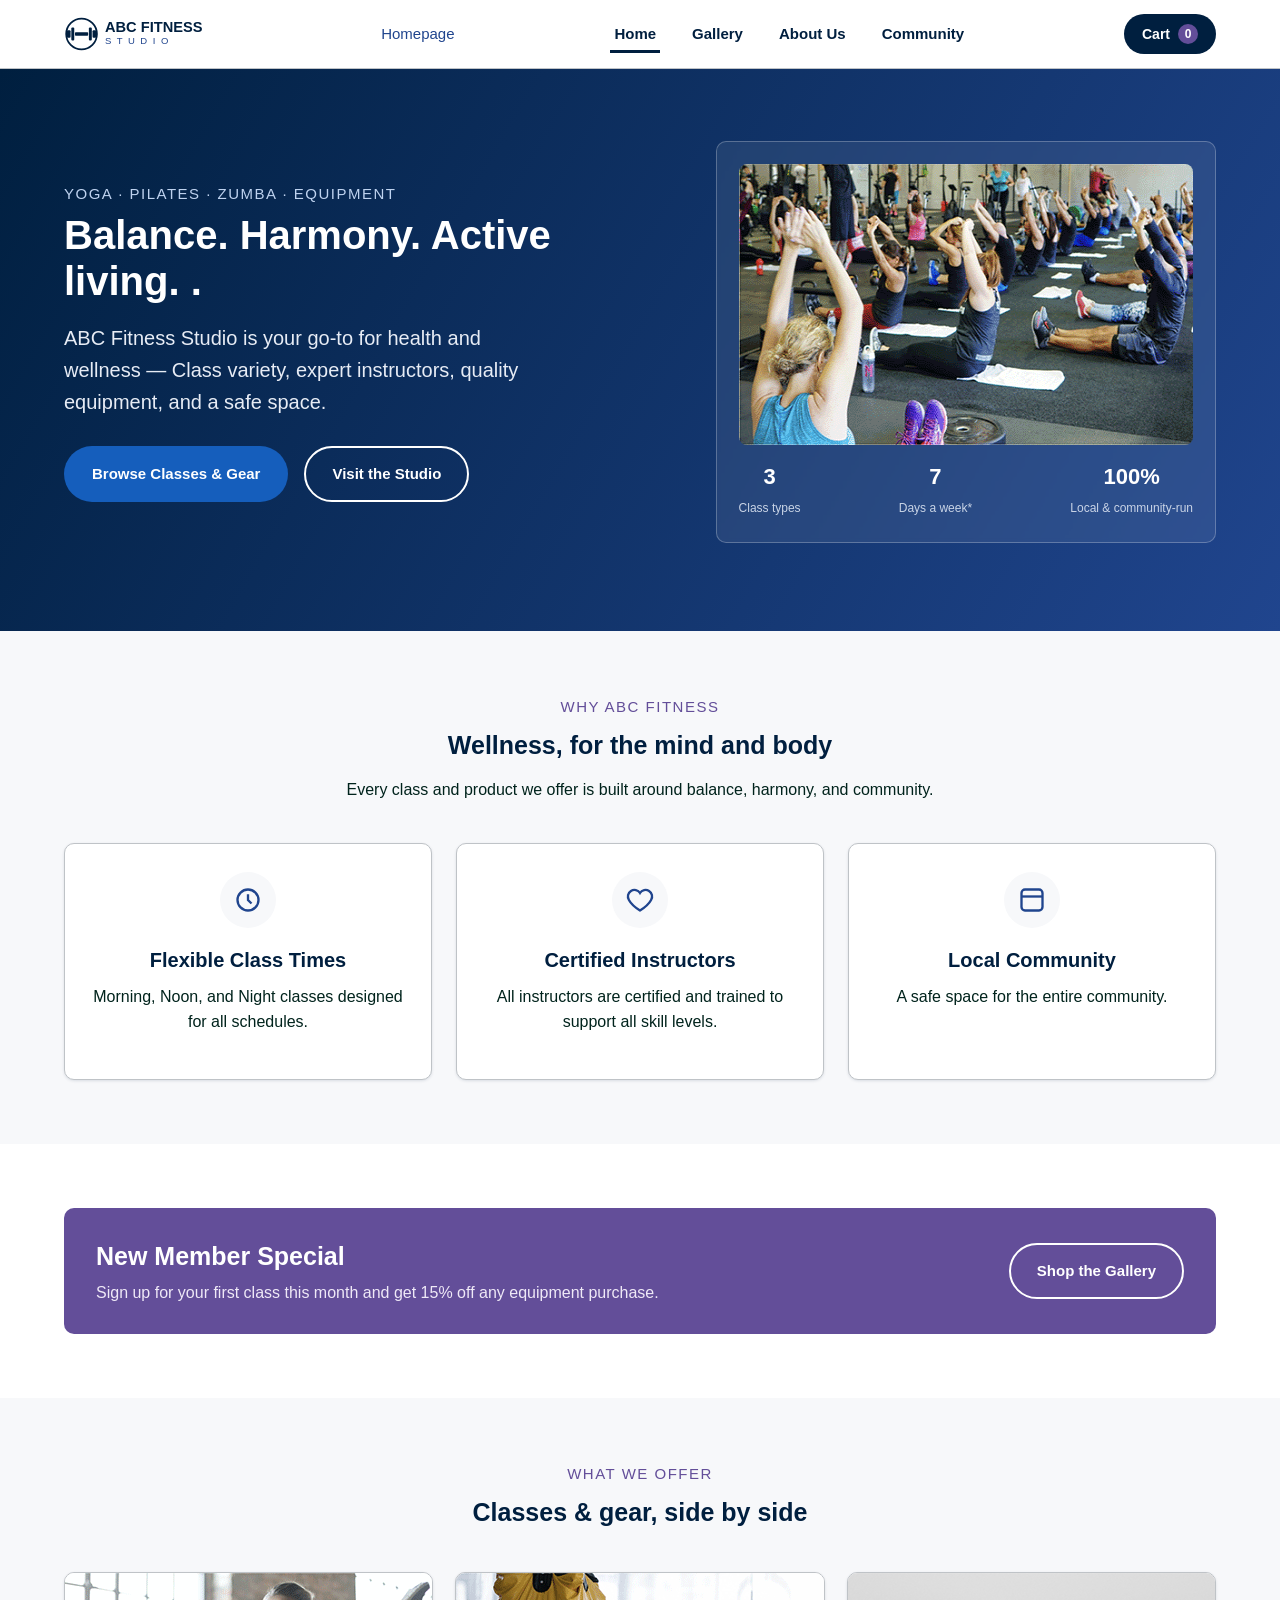
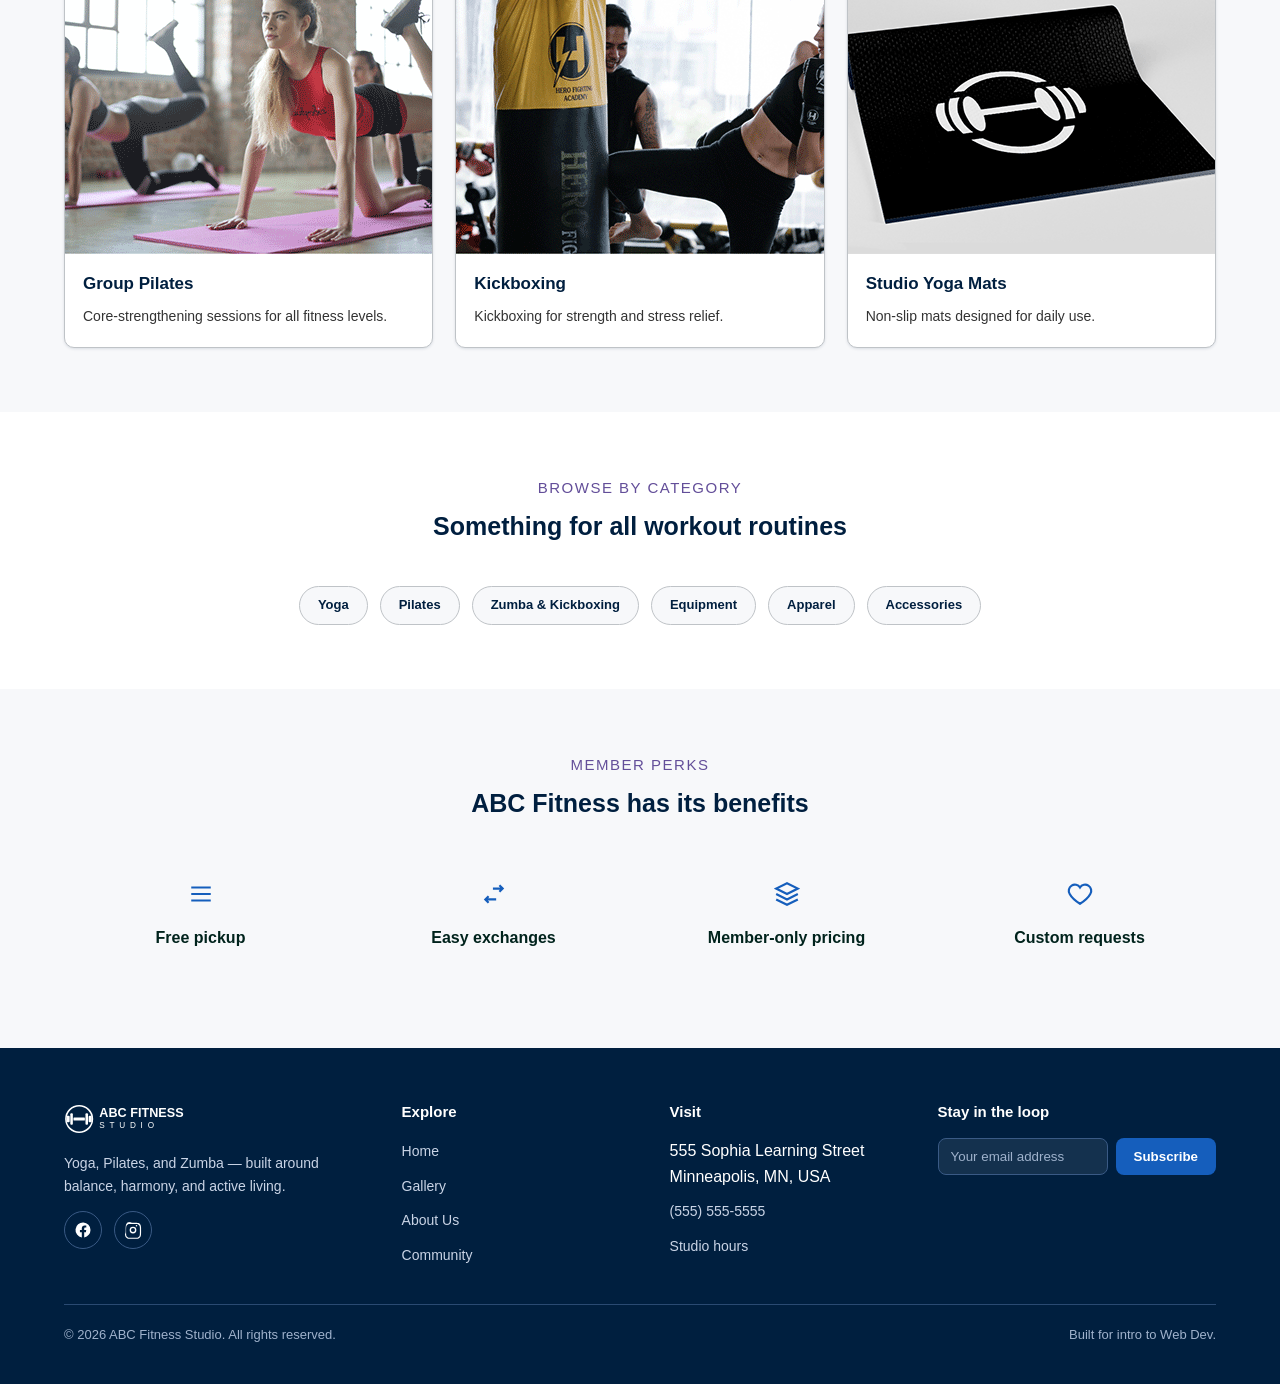
==== commit c2441c06: "cart upda" ====
--- a/index.html
+++ b/index.html
@@ -28,7 +28,7 @@
     </nav>
     <div style="display:flex; align-items:center; gap:10px;">
       <button class="header-cart-btn js-open-cart" type="button" aria-label="View shopping cart, 0 items">
-        🛒 Cart <span class="cart-count">0</span>
+         Cart <span class="cart-count">0</span>
       </button>
       <button class="nav-toggle" id="navToggle" aria-expanded="false" aria-controls="mainNav" aria-label="Toggle navigation menu">
         <span class="nav-toggle-icon"></span>
